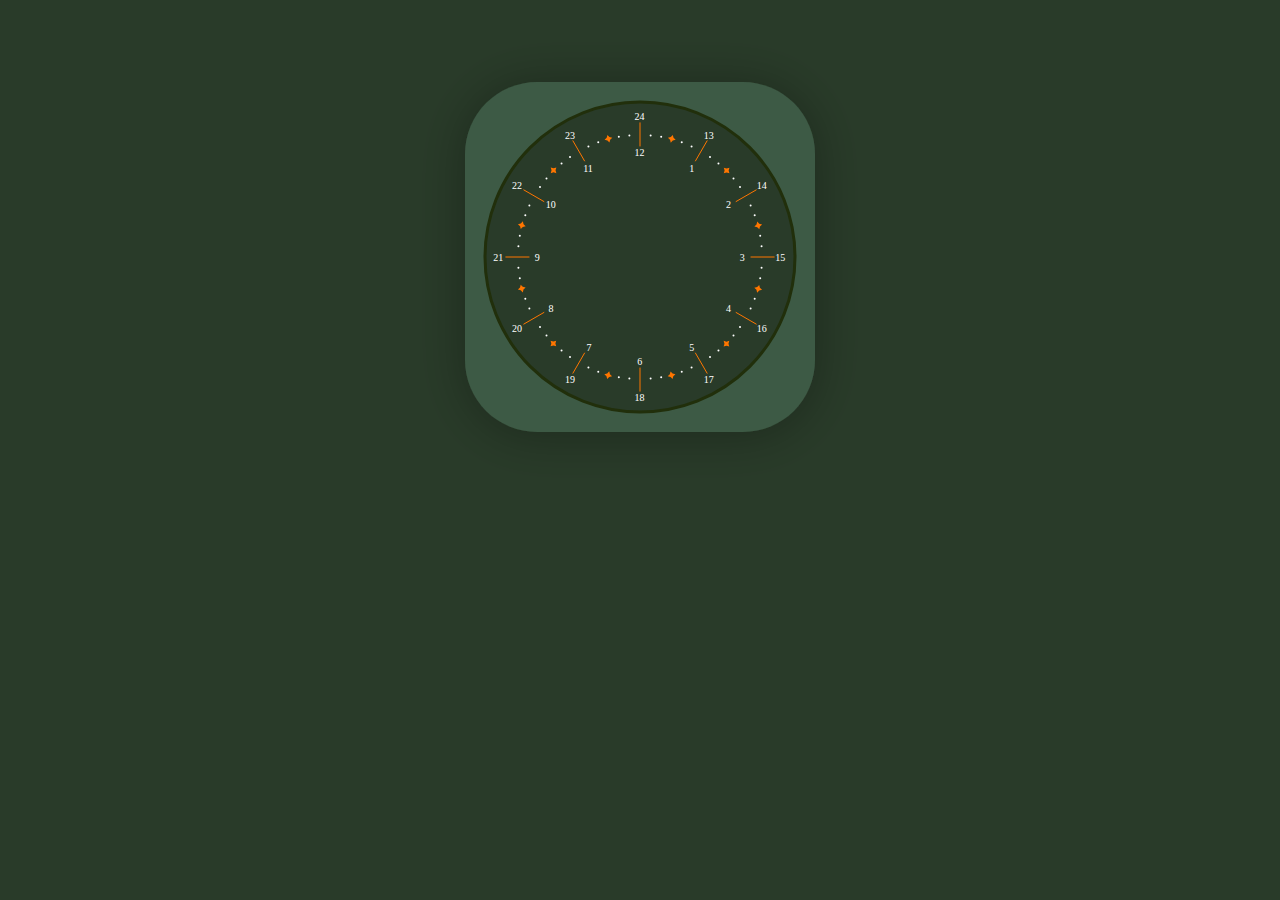
==== Level2_Clock/hex/index.html @ 452923a9 "init commit" ====
<!DOCTYPE html>
<html lang="en">
<head>
    <meta charset="UTF-8">
    <meta name="viewport" content="width=device-width, initial-scale=1.0">
    <title>2F-時鐘</title>

    <style>
        * {
            box-sizing: border-box;
            margin: 0;
            padding: 0;
            font-family:  Arial, Helvetica, sans-serif;
        }

        body {
            background: #293B29;
        }

        #clock {
            width: 500px;
            height: 500px;
            background: transparent url('images/clock-bg.svg') 0% 0% no-repeat padding-box;
            margin: 10px auto;
        }
    </style>
</head>
<body>

    <div id="clock">

    </div>

    <script>

        
    </script>
    
</body>
</html>
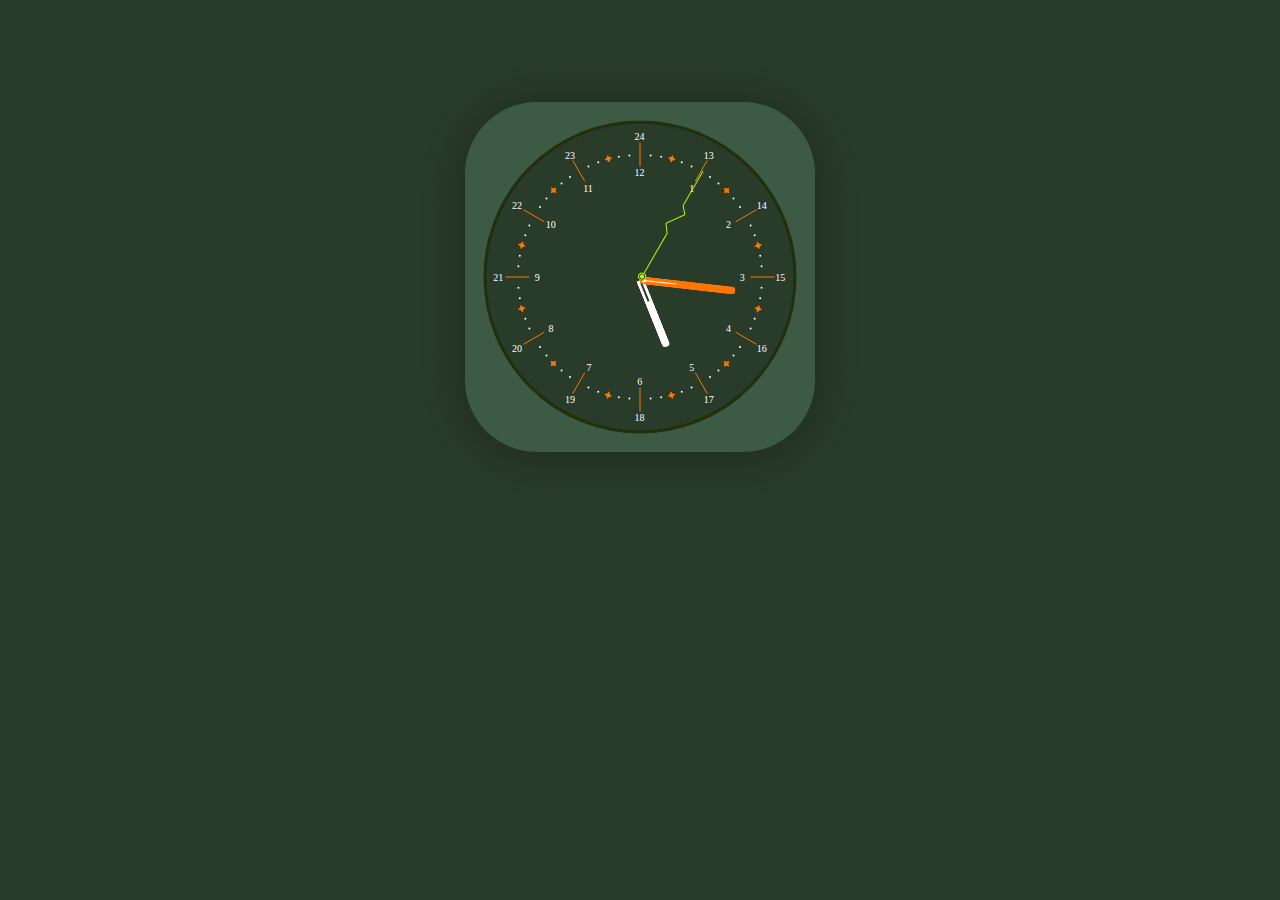
==== commit 9f66687b: "add level2-clock" ====
--- a/Level2_Clock/hex/index.html
+++ b/Level2_Clock/hex/index.html
@@ -20,19 +20,76 @@
         #clock {
             width: 500px;
             height: 500px;
-            background: transparent url('images/clock-bg.svg') 0% 0% no-repeat padding-box;
-            margin: 10px auto;
+            background: transparent url('./images/clock-bg.svg') 0% 0% no-repeat padding-box;
+            margin: 30px auto;
+            position: relative;
+        }
+        .hand {
+            position: absolute;
+            width: 100%;
+            height: 100%;
+        }
+        .hour::after {
+            content: '';
+            background: url('./images/hour-hand.svg');
+            width: 72px;
+            height: 8px;
+            position: absolute;
+            top: 50%;
+            left: 50%;
+            transform: translate(-100%, -50%);
+        }
+        .min::after {
+            content: '';
+            background: url('./images/minute-hand.svg');
+            width: 8px;
+            height: 96px;
+            position: absolute;
+            top: 50%;
+            left: 50%;
+            transform: translate(-50%, -100%);
+        }
+        .sec::after {
+            content: '';
+            background: url('./images/second-hand.svg');
+            width: 13px;
+            height: 126px;
+            position: absolute;
+            top: 50%;
+            left: 50%;
+            transform: translate(-50%, -100%);
         }
     </style>
 </head>
 <body>
 
     <div id="clock">
-
+        <div class="hand hour" style="transform: rotate(0deg);"></div>
+        <div class="hand min"></div>
+        <div class="hand sec"></div>
     </div>
 
     <script>
+        (function(){
+            
+            const second = document.querySelector('.sec');
+            const min = document.querySelector('.min');
+            const hour = document.querySelector('.hour');
 
+            function setClock() {
+                const date = new Date();
+
+                let secondDeg = date.getSeconds() * 6;
+                let minDeg = date.getMinutes() * 6 + secondDeg / 60;
+                let hourDeg = date.getHours() * 30 + minDeg / 12 + 90;
+
+                second.style.transform = `rotate(${secondDeg}deg)`;
+                min.style.transform = `rotate(${minDeg}deg)`;
+                hour.style.transform = `rotate(${hourDeg}deg)`;
+            }
+            setClock();
+            setInterval(setClock, 500);
+        })();
         
     </script>
     
